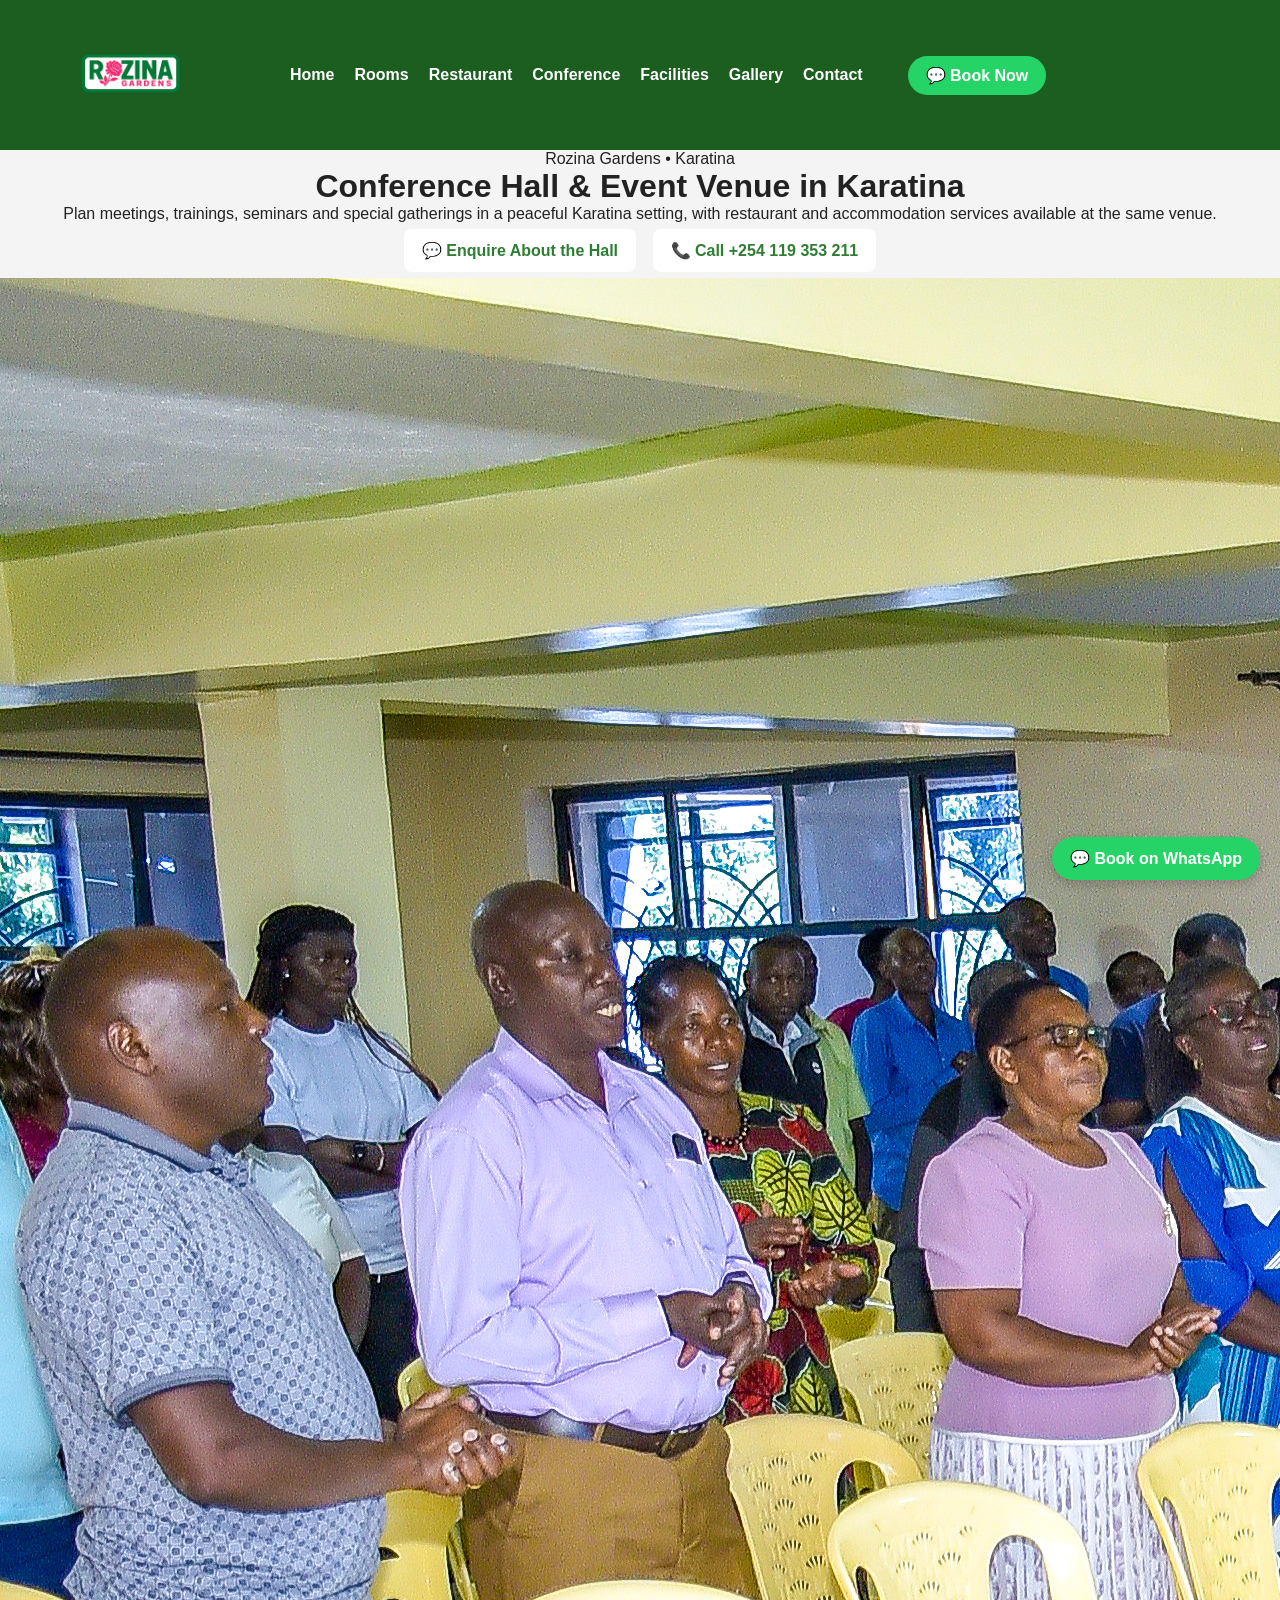
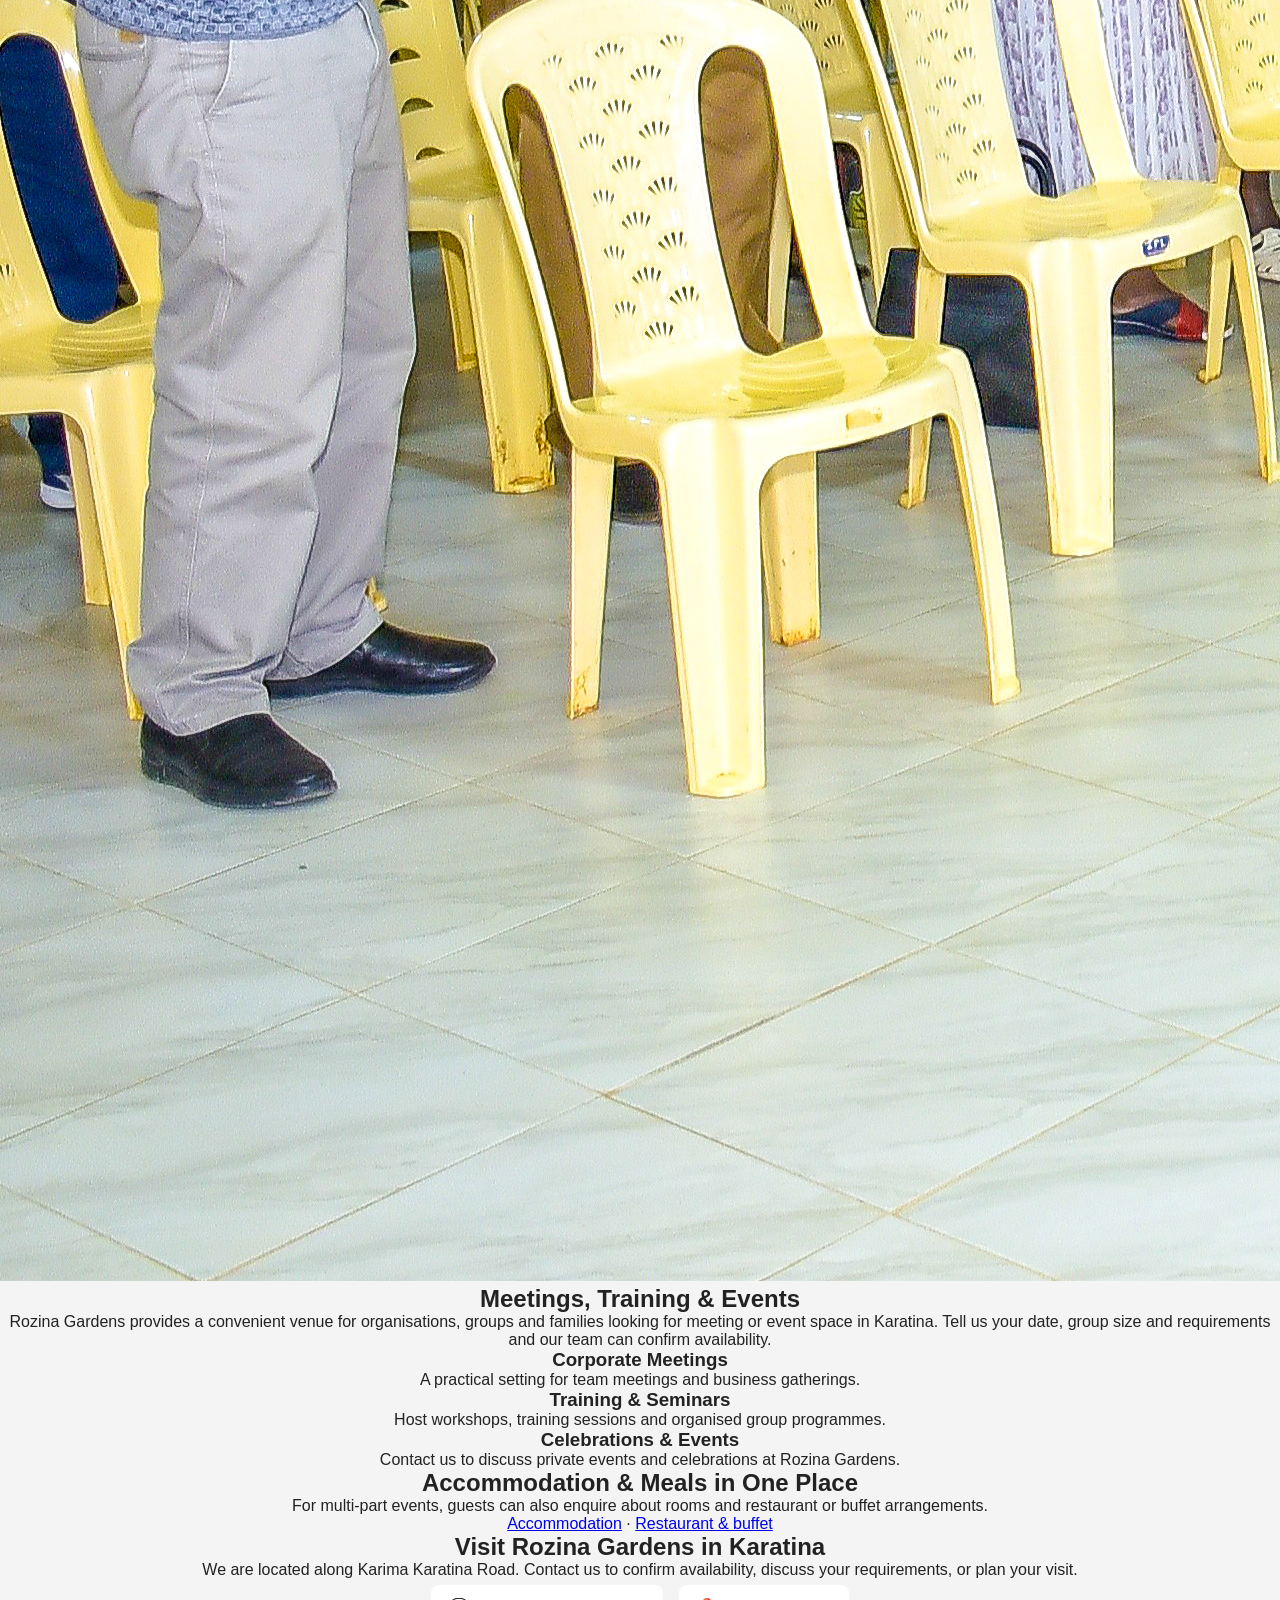
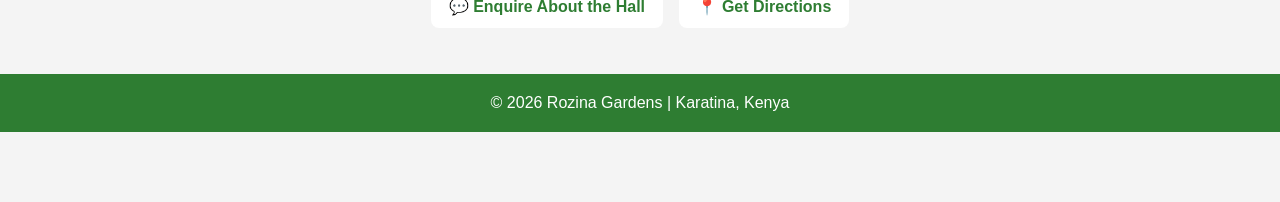
==== conference-hall-karatina.html @ ee4815c7 "Add conference-hall-karatina local SEO page" ====
<!DOCTYPE html>
<html lang="en">
<head>
    <meta charset="UTF-8">
    <meta name="viewport" content="width=device-width, initial-scale=1.0">
    <title>Conference Hall in Karatina | Rozina Gardens</title>
    <meta name="description" content="Book a conference hall in Karatina at Rozina Gardens for meetings, trainings, seminars, celebrations and private events. Enquire directly by WhatsApp or phone.">
    <link rel="canonical" href="https://rozinagardens.com/conference-hall-karatina.html">
    <meta property="og:type" content="website">
    <meta property="og:title" content="Conference Hall in Karatina | Rozina Gardens">
    <meta property="og:description" content="Book a conference hall in Karatina at Rozina Gardens for meetings, trainings, seminars, celebrations and private events. Enquire directly by WhatsApp or phone.">
    <meta property="og:url" content="https://rozinagardens.com/conference-hall-karatina.html">
    <meta property="og:image" content="https://rozinagardens.com/images/facilities/conference-event.jpg">
    <meta name="twitter:card" content="summary_large_image">
    <link rel="stylesheet" href="css/style.css">
    <link rel="icon" href="images/favicon/favicon.ico" sizes="any">
    <link rel="apple-touch-icon" href="images/favicon/apple-touch-icon.png">
    <meta name="theme-color" content="#0b7a3b">
</head>
<body>
<nav>
    <a href="index.html" class="site-logo"><img src="images/logo/logo.png" alt="Rozina Gardens Logo"></a>
    <a href="index.html">Home</a>
    <a href="rooms-karatina.html">Rooms</a>
    <a href="restaurant-karatina.html">Restaurant</a>
    <a href="conference-hall-karatina.html">Conference</a>
    <a href="facilities.html">Facilities</a>
    <a href="gallery.html">Gallery</a>
    <a href="contact.html">Contact</a>
    <a class="book-btn" href="https://wa.me/254119353211" target="_blank" rel="noopener">💬 Book Now</a>
</nav>
<header class="service-hero">
    <div>
        <p class="eyebrow">Rozina Gardens • Karatina</p>
        <h1>Conference Hall & Event Venue in Karatina</h1>
        <p>Plan meetings, trainings, seminars and special gatherings in a peaceful Karatina setting, with restaurant and accommodation services available at the same venue.</p>
        <div class="cta">
            <a href="https://wa.me/254119353211?text=Hello%20I%20would%20like%20to%20enquire%20about%20the%20conference%20hall%20at%20Rozina%20Gardens" target="_blank" rel="noopener">💬 Enquire About the Hall</a>
            <a href="tel:+254119353211">📞 Call +254 119 353 211</a>
        </div>
    </div>
    <img src="images/facilities/conference-event.jpg" alt="Conference and event setup at Rozina Gardens in Karatina">
</header>
<section class="service-section"><h2>Meetings, Training & Events</h2><p>Rozina Gardens provides a convenient venue for organisations, groups and families looking for meeting or event space in Karatina. Tell us your date, group size and requirements and our team can confirm availability.</p><div class="feature-grid"><article><h3>Corporate Meetings</h3><p>A practical setting for team meetings and business gatherings.</p></article><article><h3>Training & Seminars</h3><p>Host workshops, training sessions and organised group programmes.</p></article><article><h3>Celebrations & Events</h3><p>Contact us to discuss private events and celebrations at Rozina Gardens.</p></article></div></section>
<section class="service-section alt"><h2>Accommodation & Meals in One Place</h2><p>For multi-part events, guests can also enquire about rooms and restaurant or buffet arrangements.</p><p class="text-links"><a href="rooms-karatina.html">Accommodation</a> · <a href="restaurant-karatina.html">Restaurant & buffet</a></p></section>
<section class="local-cta">
    <h2>Visit Rozina Gardens in Karatina</h2>
    <p>We are located along Karima Karatina Road. Contact us to confirm availability, discuss your requirements, or plan your visit.</p>
    <div class="cta">
        <a href="https://wa.me/254119353211?text=Hello%20I%20would%20like%20to%20enquire%20about%20the%20conference%20hall%20at%20Rozina%20Gardens" target="_blank" rel="noopener">💬 Enquire About the Hall</a>
        <a href="https://www.google.com/maps/search/?api=1&query=Rozina+Gardens+Karatina" target="_blank" rel="noopener">📍 Get Directions</a>
    </div>
</section>
<footer><p>© 2026 Rozina Gardens | Karatina, Kenya</p></footer>
<a href="https://wa.me/254119353211?text=Hello%20I%20would%20like%20to%20enquire%20about%20the%20conference%20hall%20at%20Rozina%20Gardens" class="whatsapp-float" target="_blank" rel="noopener">💬 Book on WhatsApp</a>
</body>
</html>
---- css/style.css ----
/* =========================
   RESET
========================= */
* {
    margin: 0;
    padding: 0;
    box-sizing: border-box;
    font-family: Arial, sans-serif;
}

html {
    scroll-behavior: smooth;
}

body {
    background: #f4f4f4;
    color: #222;
    text-align: center;
    padding-bottom: 70px;
}

/* =========================
   HERO
========================= */
.hero {
    background: url("../images/exterior/building-front-pink.jpg") center/cover no-repeat;
    color: white;
    padding: 110px 20px;
    position: relative;
}

.hero::before {
    content: "";
    position: absolute;
    inset: 0;
    background: rgba(0, 0, 0, 0.55);
}

.hero * {
    position: relative;
    z-index: 2;
}

.hero h1 {
    font-size: 42px;
    margin-bottom: 10px;
}

.hero p {
    font-size: 18px;
    margin: 10px 0;
}

/* =========================
   NAVIGATION
========================= */

nav {
    background: #1b5e20;
    padding: 15px 40px;
    display: flex;
    align-items: center;
    justify-content: flex-start;
    gap: 20px;
    flex-wrap: wrap;
}

nav a {
    color: white;
    text-decoration: none;
    font-weight: bold;
    transition: 0.25s ease;
}

nav a:hover {
    opacity: 0.85;
}

.site-logo {
    margin-right: 50px;
}

.site-logo img {
    height: 120px;
    width: auto;
    display: block;
}

/* Book Now Button */

.book-btn {
    background: #25D366;
    color: white !important;
    padding: 10px 18px;
    border-radius: 30px;
    margin-left: 25px;
    transition: 0.25s ease;
}

.book-btn:hover {
    background: #1ebe5d;
    transform: translateY(-2px);
}

nav a:hover {
    opacity: 0.85;
}

/* =========================
   CTA BUTTONS
========================= */
.cta a {
    display: inline-block;
    background: white;
    color: #2e7d32;
    padding: 12px 18px;
    margin: 6px;
    border-radius: 8px;
    font-weight: bold;
    text-decoration: none;
    transition: 0.3s ease;
}

.cta a:hover {
    transform: translateY(-2px);
}

/* =========================
   INTRO SECTION
========================= */
.intro {
    padding: 50px 20px;
    max-width: 900px;
    margin: auto;
    line-height: 1.6;
}

.intro h1,
.intro h2 {
    margin-bottom: 10px;
    color: #1b5e20;
}

.intro p {
    color: #555;
}

/* =========================
   GRID LAYOUT
========================= */
.cards,
.gallery {
    display: grid;
    grid-template-columns: repeat(auto-fit, minmax(250px, 1fr));
    gap: 20px;
    padding: 30px 20px;
    max-width: 1200px;
    margin: auto;
}

/* =========================
   CARD STYLING
========================= */
.card {
    background: white;
    border-radius: 12px;
    overflow: hidden;
    box-shadow: 0 4px 12px rgba(0,0,0,0.1);
    display: flex;
    flex-direction: column;
    transition: transform 0.25s ease, box-shadow 0.25s ease;
}

.cards a.card {
    text-decoration: none;
    color: inherit;
}

.card:hover {
    transform: translateY(-6px) scale(1.02);
    box-shadow: 0 12px 30px rgba(0,0,0,0.18);
}

.card img {
    width: 100%;
    height: 200px;
    object-fit: cover;
    border-bottom: 1px solid #eee;
}

.card h3 {
    margin: 12px 0 6px;
    color: #1b5e20;
    font-size: 18px;
}

.card p {
    padding: 0 12px 15px;
    color: #666;
    font-size: 14px;
}

.cards .card:hover h3 {
    color: #2e7d32;
}

/* =========================
   GALLERY IMAGES
========================= */
.gallery img {
    width: 100%;
    height: 240px;
    object-fit: cover;
    border-radius: 10px;
    display: block;
}

.gallery br {
    display: none;
}

/* =========================
   BOOKING SECTION
========================= */
.booking-section {
    background: white;
    padding: 60px 20px;
}

.booking-cards {
    display: grid;
    grid-template-columns: repeat(auto-fit, minmax(240px, 1fr));
    gap: 20px;
    max-width: 1100px;
    margin: auto;
}

.booking-card {
    background: #f7f7f7;
    padding: 20px;
    border-radius: 12px;
}

.booking-card a {
    display: inline-block;
    margin-top: 10px;
    background: #2e7d32;
    color: white;
    padding: 10px 15px;
    border-radius: 8px;
    text-decoration: none;
    transition: 0.3s ease;
}

.booking-card a:hover {
    opacity: 0.9;
}

/* =========================
   FOOTER
========================= */
footer {
    background: #2e7d32;
    color: white;
    padding: 20px;
    margin-top: 40px;
}

/* =========================
   WHATSAPP FLOATING BUTTON
========================= */
.whatsapp-float {
    position: fixed;
    bottom: 20px;
    right: 20px;
    background: #25D366;
    color: white;
    padding: 12px 18px;
    border-radius: 50px;
    font-weight: bold;
    text-decoration: none;
    z-index: 999;
    box-shadow: 0 4px 12px rgba(0,0,0,0.2);
}

.whatsapp-float:hover {
    transform: translateY(-2px);
}

/* =========================
   MOBILE
========================= */
@media (max-width: 768px) {

    .hero {
        padding: 80px 20px;
    }

    .hero h1 {
        font-size: 30px;
    }

    .hero p {
        font-size: 16px;
    }

    nav {
        gap: 15px;
    }

    .cards,
    .gallery {
        grid-template-columns: 1fr;
    }
}


/* Keyboard accessibility */
a:focus-visible {
    outline: 3px solid currentColor;
    outline-offset: 3px;
}

@media (max-width: 768px) {
    nav {
        padding: 12px 16px;
        justify-content: center;
    }

    .site-logo {
        width: 100%;
        margin-right: 0;
        display: flex;
        justify-content: center;
    }

    .site-logo img {
        height: 90px;
    }

    .book-btn {
        margin-left: 0;
    }
}
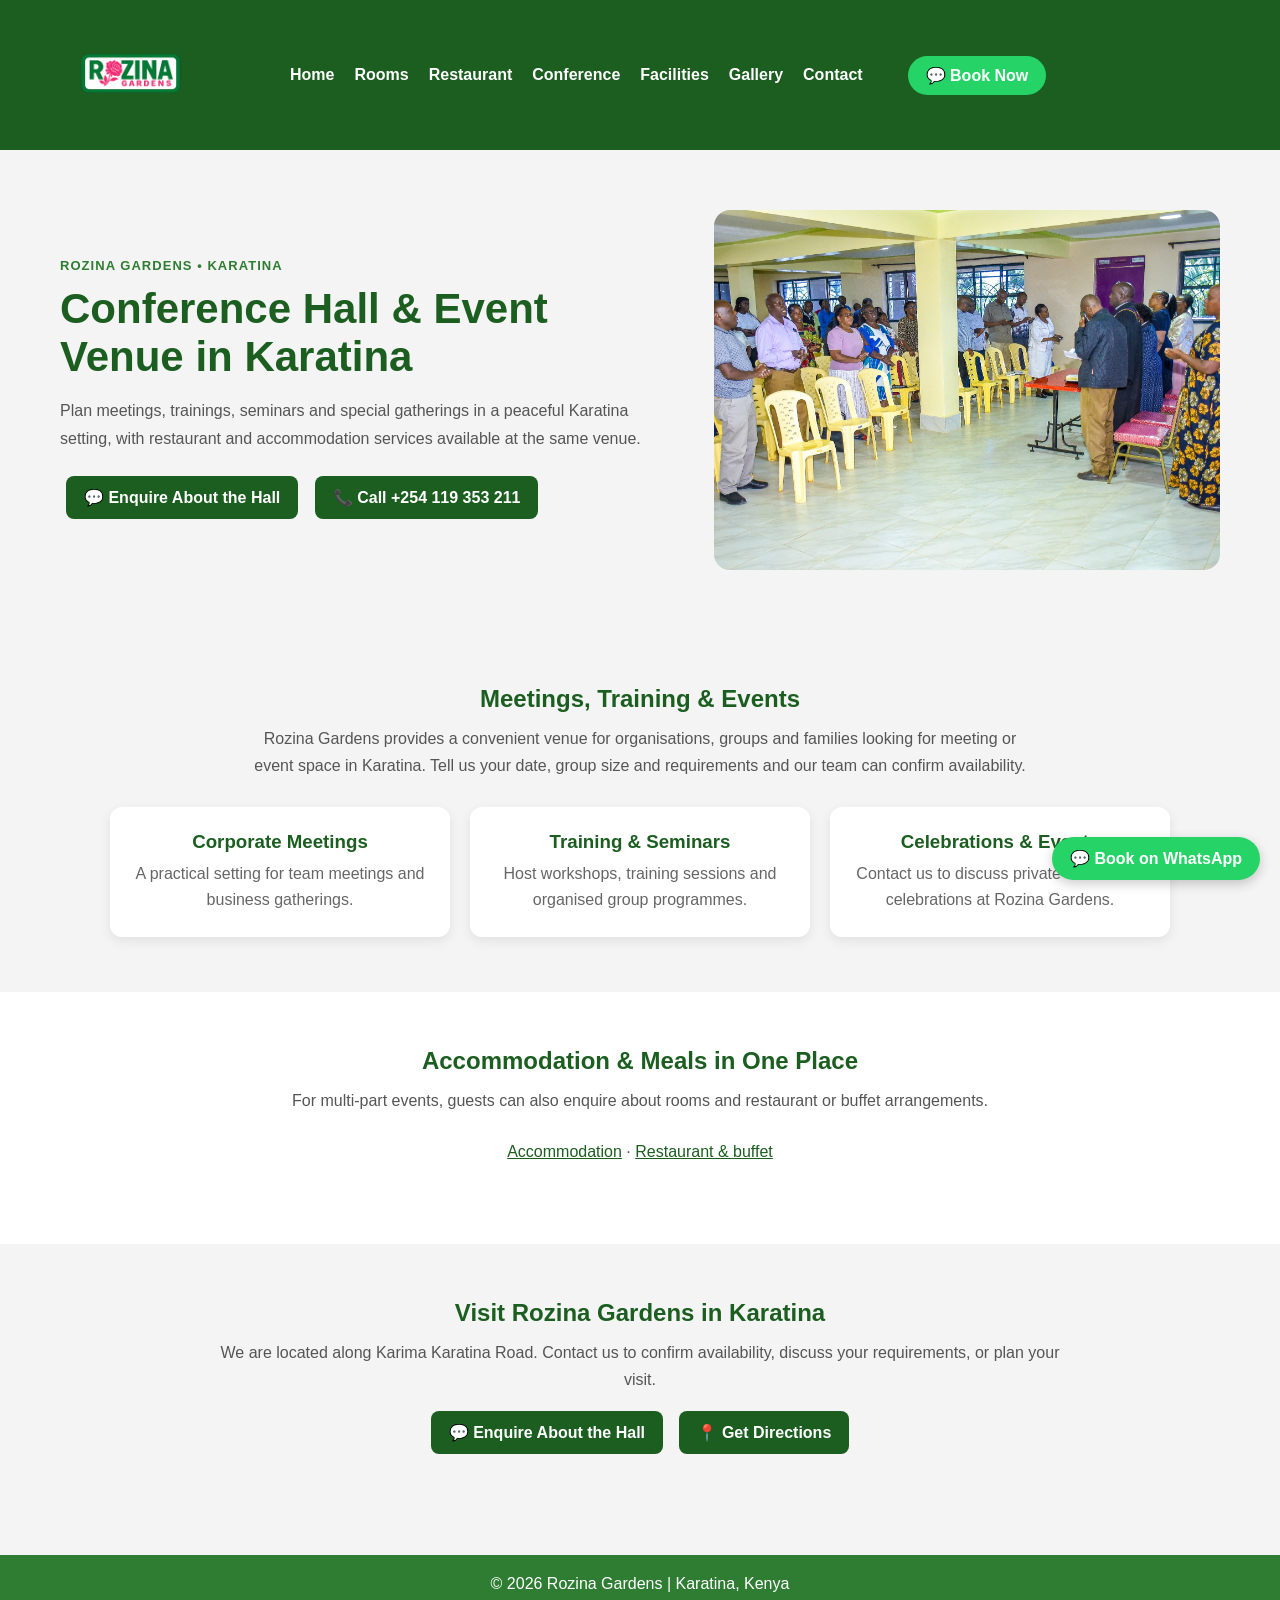
==== commit bd3681c9: "Use new conference meeting photo in conference-hall-karatina.html" ====
--- a/conference-hall-karatina.html
+++ b/conference-hall-karatina.html
@@ -10,7 +10,7 @@
     <meta property="og:title" content="Conference Hall in Karatina | Rozina Gardens">
     <meta property="og:description" content="Book a conference hall in Karatina at Rozina Gardens for meetings, trainings, seminars, celebrations and private events. Enquire directly by WhatsApp or phone.">
     <meta property="og:url" content="https://rozinagardens.com/conference-hall-karatina.html">
-    <meta property="og:image" content="https://rozinagardens.com/images/facilities/conference-event.jpg">
+    <meta property="og:image" content="https://rozinagardens.com/images/conference/conference-meeting-karatina.jpg">
     <meta name="twitter:card" content="summary_large_image">
     <link rel="stylesheet" href="css/style.css">
     <link rel="icon" href="images/favicon/favicon.ico" sizes="any">
@@ -39,7 +39,7 @@
             <a href="tel:+254119353211">📞 Call +254 119 353 211</a>
         </div>
     </div>
-    <img src="images/facilities/conference-event.jpg" alt="Conference and event setup at Rozina Gardens in Karatina">
+    <img src="images/facilities/conference-event.jpg" alt="Conference meeting in a U-shaped seating arrangement at Rozina Gardens in Karatina">
 </header>
 <section class="service-section"><h2>Meetings, Training & Events</h2><p>Rozina Gardens provides a convenient venue for organisations, groups and families looking for meeting or event space in Karatina. Tell us your date, group size and requirements and our team can confirm availability.</p><div class="feature-grid"><article><h3>Corporate Meetings</h3><p>A practical setting for team meetings and business gatherings.</p></article><article><h3>Training & Seminars</h3><p>Host workshops, training sessions and organised group programmes.</p></article><article><h3>Celebrations & Events</h3><p>Contact us to discuss private events and celebrations at Rozina Gardens.</p></article></div></section>
 <section class="service-section alt"><h2>Accommodation & Meals in One Place</h2><p>For multi-part events, guests can also enquire about rooms and restaurant or buffet arrangements.</p><p class="text-links"><a href="rooms-karatina.html">Accommodation</a> · <a href="restaurant-karatina.html">Restaurant & buffet</a></p></section>
--- a/css/style.css
+++ b/css/style.css
@@ -342,3 +342,32 @@
         margin-left: 0;
     }
 }
+
+
+/* Local service pages */
+.service-hero { max-width:1200px; margin:0 auto; padding:60px 20px; display:grid; grid-template-columns:1.1fr .9fr; gap:36px; align-items:center; text-align:left; }
+.service-hero h1 { color:#1b5e20; font-size:42px; margin:8px 0 16px; }
+.service-hero p { line-height:1.7; color:#555; }
+.service-hero img { width:100%; height:360px; object-fit:cover; border-radius:16px; }
+.service-hero .cta { margin-top:18px; }
+.service-hero .cta a, .local-cta .cta a { background:#1b5e20; color:white; }
+.eyebrow { font-weight:bold; text-transform:uppercase; letter-spacing:.08em; color:#2e7d32 !important; font-size:13px; }
+.service-section { padding:55px 20px; max-width:1100px; margin:auto; }
+.service-section.alt { max-width:none; background:white; }
+.service-section h2, .local-cta h2 { color:#1b5e20; margin-bottom:12px; }
+.service-section > p { max-width:780px; margin:0 auto 24px; line-height:1.7; color:#555; }
+.feature-grid, .service-images { display:grid; grid-template-columns:repeat(3,1fr); gap:20px; max-width:1100px; margin:28px auto 0; }
+.feature-grid article { background:white; padding:24px; border-radius:12px; box-shadow:0 4px 12px rgba(0,0,0,.08); }
+.service-section.alt .feature-grid article { background:#f7f7f7; }
+.feature-grid h3 { color:#1b5e20; margin-bottom:8px; }
+.feature-grid p { color:#666; line-height:1.6; }
+.service-images img { width:100%; height:240px; object-fit:cover; border-radius:12px; }
+.local-cta { padding:55px 20px; max-width:900px; margin:auto; }
+.local-cta p { color:#555; line-height:1.7; margin-bottom:12px; }
+.text-links a, .card h3 a, .card p a { color:#1b5e20; }
+@media (max-width:768px) {
+  .service-hero { grid-template-columns:1fr; padding:40px 20px; text-align:center; }
+  .service-hero h1 { font-size:32px; }
+  .service-hero img { height:260px; }
+  .feature-grid, .service-images { grid-template-columns:1fr; }
+}
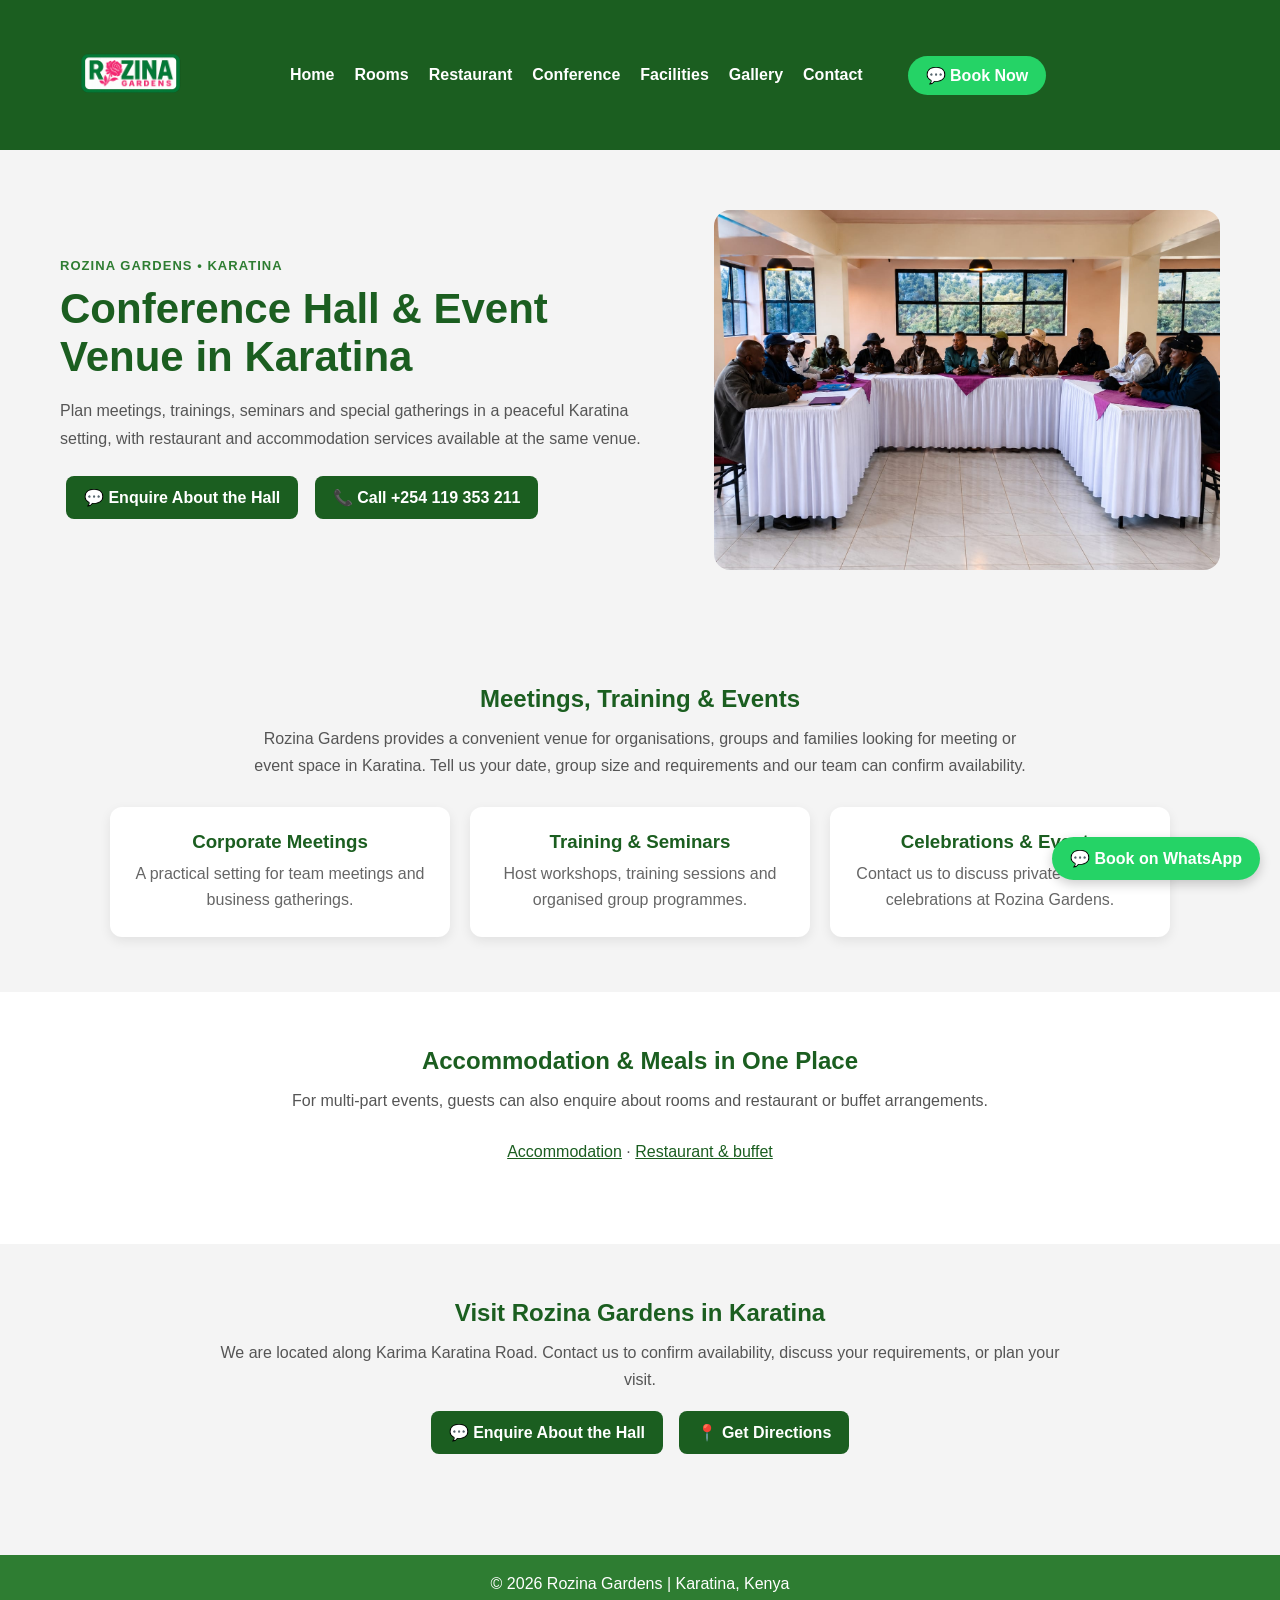
==== commit 62ec1a5c: "Use owner conference meeting photo on conference page" ====
--- a/conference-hall-karatina.html
+++ b/conference-hall-karatina.html
@@ -10,7 +10,7 @@
     <meta property="og:title" content="Conference Hall in Karatina | Rozina Gardens">
     <meta property="og:description" content="Book a conference hall in Karatina at Rozina Gardens for meetings, trainings, seminars, celebrations and private events. Enquire directly by WhatsApp or phone.">
     <meta property="og:url" content="https://rozinagardens.com/conference-hall-karatina.html">
-    <meta property="og:image" content="https://rozinagardens.com/images/conference/conference-meeting-karatina.jpg">
+    <meta property="og:image" content="https://rozinagardens.com/images/conference/meeting-karatina.jpg">
     <meta name="twitter:card" content="summary_large_image">
     <link rel="stylesheet" href="css/style.css">
     <link rel="icon" href="images/favicon/favicon.ico" sizes="any">
@@ -39,7 +39,7 @@
             <a href="tel:+254119353211">📞 Call +254 119 353 211</a>
         </div>
     </div>
-    <img src="images/facilities/conference-event.jpg" alt="Conference meeting in a U-shaped seating arrangement at Rozina Gardens in Karatina">
+    <img src="images/conference/meeting-karatina.jpg" alt="Conference meeting in a U-shaped seating arrangement at Rozina Gardens in Karatina">
 </header>
 <section class="service-section"><h2>Meetings, Training & Events</h2><p>Rozina Gardens provides a convenient venue for organisations, groups and families looking for meeting or event space in Karatina. Tell us your date, group size and requirements and our team can confirm availability.</p><div class="feature-grid"><article><h3>Corporate Meetings</h3><p>A practical setting for team meetings and business gatherings.</p></article><article><h3>Training & Seminars</h3><p>Host workshops, training sessions and organised group programmes.</p></article><article><h3>Celebrations & Events</h3><p>Contact us to discuss private events and celebrations at Rozina Gardens.</p></article></div></section>
 <section class="service-section alt"><h2>Accommodation & Meals in One Place</h2><p>For multi-part events, guests can also enquire about rooms and restaurant or buffet arrangements.</p><p class="text-links"><a href="rooms-karatina.html">Accommodation</a> · <a href="restaurant-karatina.html">Restaurant & buffet</a></p></section>
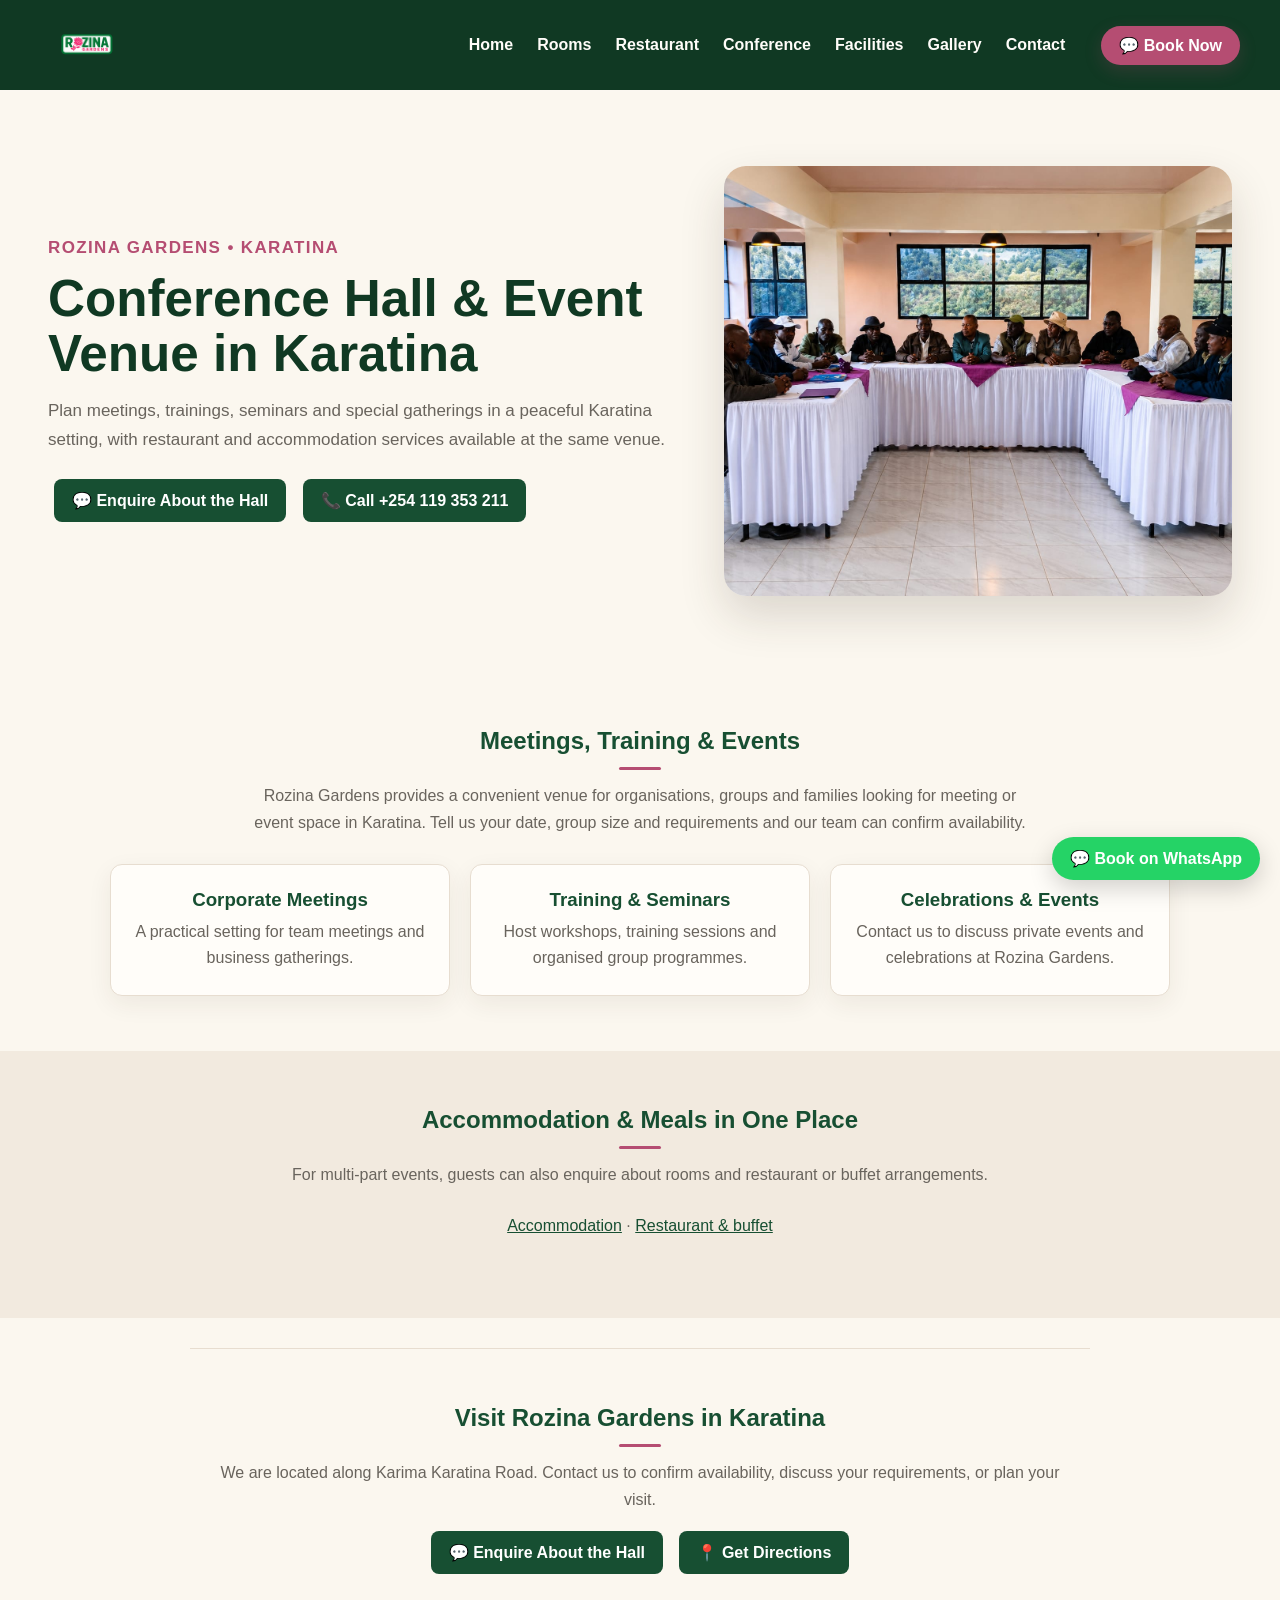
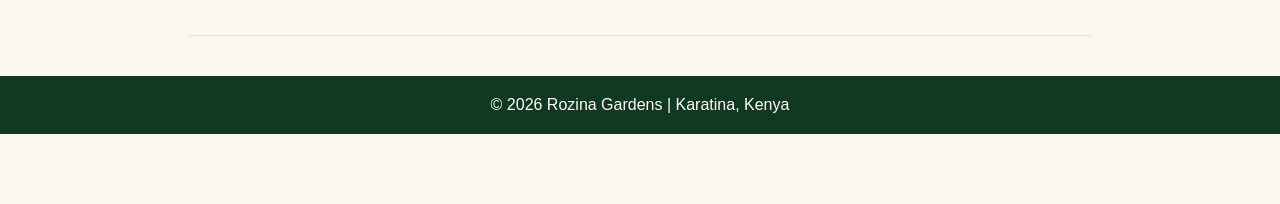
==== commit e6bafe82: "Add GA4 tracking to conference-hall-karatina.html" ====
--- a/conference-hall-karatina.html
+++ b/conference-hall-karatina.html
@@ -1,7 +1,16 @@
 <!DOCTYPE html>
 <html lang="en">
 <head>
-    <meta charset="UTF-8">
+    
+    <!-- Google tag (gtag.js) -->
+    <script async src="https://www.googletagmanager.com/gtag/js?id=G-EC22YTWTRE"></script>
+    <script>
+      window.dataLayer = window.dataLayer || [];
+      function gtag(){dataLayer.push(arguments);}
+      gtag('js', new Date());
+      gtag('config', 'G-EC22YTWTRE');
+    </script>
+<meta charset="UTF-8">
     <meta name="viewport" content="width=device-width, initial-scale=1.0">
     <title>Conference Hall in Karatina | Rozina Gardens</title>
     <meta name="description" content="Book a conference hall in Karatina at Rozina Gardens for meetings, trainings, seminars, celebrations and private events. Enquire directly by WhatsApp or phone.">
@@ -53,5 +62,26 @@
 </section>
 <footer><p>© 2026 Rozina Gardens | Karatina, Kenya</p></footer>
 <a href="https://wa.me/254119353211?text=Hello%20I%20would%20like%20to%20enquire%20about%20the%20conference%20hall%20at%20Rozina%20Gardens" class="whatsapp-float" target="_blank" rel="noopener">💬 Book on WhatsApp</a>
+
+<script>
+(function () {
+  function track(eventName, params) {
+    if (typeof gtag === 'function') gtag('event', eventName, params || {});
+  }
+  document.addEventListener('click', function (event) {
+    var link = event.target.closest('a[href]');
+    if (!link) return;
+    var href = link.getAttribute('href') || '';
+    if (/wa\.me|api\.whatsapp\.com/i.test(href)) {
+      track('whatsapp_click', { link_url: link.href, link_text: (link.textContent || '').trim() });
+    } else if (/^tel:/i.test(href)) {
+      track('phone_click', { link_url: href, link_text: (link.textContent || '').trim() });
+    } else if (/google\.(com|co\.[a-z]+)\/maps|maps\.app\.goo\.gl/i.test(href)) {
+      track('directions_click', { link_url: link.href, link_text: (link.textContent || '').trim() });
+    }
+  });
+})();
+</script>
+
 </body>
 </html>
--- a/css/style.css
+++ b/css/style.css
@@ -371,3 +371,223 @@
   .service-hero img { height:260px; }
   .feature-grid, .service-images { grid-template-columns:1fr; }
 }
+
+
+/* =========================
+   2026 HOSPITALITY VISUAL REFRESH
+   Forest green + warm ivory + Rozina rose
+========================= */
+:root {
+  --forest: #174f32;
+  --forest-dark: #103923;
+  --leaf: #2f7650;
+  --rose: #b54d72;
+  --rose-soft: #f4e5ea;
+  --ivory: #fbf7ef;
+  --sand: #f2eadf;
+  --paper: #fffdf9;
+  --charcoal: #292823;
+  --muted: #69645d;
+  --line: #e7ddd0;
+  --whatsapp: #25D366;
+}
+
+body {
+  background: var(--ivory);
+  color: var(--charcoal);
+  font-family: "Segoe UI", Arial, sans-serif;
+}
+
+nav {
+  background: var(--forest-dark);
+  padding: 14px max(28px, calc((100% - 1200px) / 2));
+  gap: 24px;
+  box-shadow: 0 2px 0 rgba(255,255,255,.04);
+}
+nav a { color: #fffdf9; }
+.site-logo { margin-right: auto; }
+.site-logo img { height: 62px; }
+.book-btn {
+  background: var(--rose);
+  margin-left: 12px;
+  box-shadow: 0 6px 18px rgba(181,77,114,.2);
+}
+.book-btn:hover { background: #9f3f62; }
+
+.hero {
+  min-height: 570px;
+  padding: 120px 20px;
+  display: flex;
+  flex-direction: column;
+  justify-content: center;
+}
+.hero::before {
+  background: linear-gradient(90deg, rgba(16,57,35,.90) 0%, rgba(16,57,35,.68) 48%, rgba(16,57,35,.32) 100%);
+}
+.hero h1 { max-width: 900px; margin-left:auto; margin-right:auto; font-size: clamp(36px, 5vw, 58px); line-height:1.08; }
+.hero p { max-width: 820px; margin-left:auto; margin-right:auto; line-height:1.65; }
+.hero .tagline { color:#f4e5ea; }
+
+.sticky-bar { background: var(--forest-dark); }
+.sticky-bar a { color: white; }
+
+.intro { padding: 64px 20px; }
+.intro h1, .intro h2,
+.service-section h2, .local-cta h2,
+.booking-section h2 { color: var(--forest); }
+.intro p, .service-section > p, .local-cta p { color: var(--muted); }
+
+.cards, .gallery { gap: 24px; }
+.card {
+  background: var(--paper);
+  border: 1px solid var(--line);
+  box-shadow: 0 8px 26px rgba(54,45,34,.08);
+}
+.card:hover {
+  box-shadow: 0 16px 36px rgba(54,45,34,.13);
+}
+.card h3, .feature-grid h3 { color: var(--forest); }
+.card p, .feature-grid p { color: var(--muted); }
+
+.booking-section, .service-section.alt { background: var(--sand); }
+.booking-card, .feature-grid article {
+  background: var(--paper);
+  border: 1px solid var(--line);
+}
+.booking-card a,
+.service-hero .cta a,
+.local-cta .cta a {
+  background: var(--forest);
+}
+.booking-card a:hover,
+.service-hero .cta a:hover,
+.local-cta .cta a:hover { background: var(--forest-dark); }
+
+.service-hero {
+  max-width: 1240px;
+  padding: 76px 28px;
+  gap: 54px;
+}
+.service-hero h1 {
+  color: var(--forest-dark);
+  font-size: clamp(38px, 4vw, 56px);
+  line-height: 1.08;
+}
+.service-hero p { color: var(--muted); font-size:17px; }
+.service-hero img {
+  height: 430px;
+  border-radius: 22px;
+  box-shadow: 0 20px 45px rgba(54,45,34,.16);
+}
+.eyebrow { color: var(--rose) !important; }
+.feature-grid article { box-shadow: 0 8px 24px rgba(54,45,34,.07); }
+.text-links a, .card h3 a, .card p a { color: var(--forest); }
+
+.local-cta {
+  margin-top: 30px;
+  margin-bottom: 30px;
+  border-top: 1px solid var(--line);
+  border-bottom: 1px solid var(--line);
+}
+
+footer {
+  background: var(--forest-dark);
+  color: #fffdf9;
+}
+
+.whatsapp-float {
+  background: var(--whatsapp);
+  box-shadow: 0 8px 24px rgba(0,0,0,.18);
+}
+
+/* restrained brand accent */
+.intro h1::after,
+.intro h2::after,
+.service-section h2::after,
+.local-cta h2::after {
+  content: "";
+  display: block;
+  width: 42px;
+  height: 3px;
+  margin: 12px auto 0;
+  border-radius: 3px;
+  background: var(--rose);
+}
+.service-hero h1::after { display:none; }
+
+@media (max-width: 900px) {
+  nav { justify-content:center; gap:16px; padding:14px 18px; }
+  .site-logo { width:100%; margin-right:0; display:flex; justify-content:center; }
+  .site-logo img { height:58px; }
+  .book-btn { margin-left:0; }
+  .service-hero { gap:28px; }
+}
+@media (max-width: 768px) {
+  .hero { min-height:500px; padding:85px 20px; }
+  .service-hero { padding:48px 20px; }
+  .service-hero img { height:300px; }
+}
+
+
+/* =========================
+   HOMEPAGE EDITORIAL REFRESH
+========================= */
+.home-hero {
+  min-height: 610px;
+  display: flex;
+  align-items: center;
+  padding: 80px max(30px, calc((100% - 1180px) / 2));
+  background:
+    linear-gradient(90deg, rgba(16,57,35,.94) 0%, rgba(16,57,35,.80) 42%, rgba(16,57,35,.24) 72%, rgba(16,57,35,.12) 100%),
+    url("../images/exterior/building-front-pink.jpg") center/cover no-repeat;
+}
+.home-hero-content { max-width: 690px; color:#fff; }
+.home-hero .eyebrow { color:#f2a8c0 !important; margin-bottom:14px; }
+.home-hero h1 { font-size:clamp(44px,6vw,72px); line-height:1.02; margin:0 0 22px; letter-spacing:-1.5px; }
+.home-hero p:not(.eyebrow) { font-size:19px; line-height:1.7; color:#f8f2e9; max-width:650px; }
+.home-hero .cta, .home-visit .cta { justify-content:flex-start; margin-top:28px; }
+.home-hero .cta a, .home-visit .cta a {
+  display:inline-block; padding:14px 22px; border-radius:8px; background:var(--rose); color:white; text-decoration:none; font-weight:700;
+}
+.home-hero .cta a.secondary, .home-visit .cta a.secondary { background:transparent; border:1px solid rgba(255,255,255,.7); }
+.home-services { max-width:1240px; margin:auto; padding:86px 28px; }
+.section-heading { text-align:center; max-width:720px; margin:0 auto 42px; }
+.section-heading h2 { color:var(--forest-dark); font-size:clamp(30px,3vw,42px); margin:7px 0 12px; }
+.section-heading > p:last-child { color:var(--muted); }
+.home-service-grid { display:grid; grid-template-columns:repeat(3,1fr); gap:24px; }
+.home-service-card { background:var(--paper); border:1px solid var(--line); border-radius:18px; overflow:hidden; text-decoration:none; color:inherit; box-shadow:0 10px 28px rgba(54,45,34,.08); transition:.2s ease; }
+.home-service-card:hover { transform:translateY(-4px); box-shadow:0 18px 38px rgba(54,45,34,.14); }
+.home-service-card img { width:100%; height:245px; object-fit:cover; display:block; }
+.home-service-card div { padding:25px; }
+.home-service-card span { color:var(--rose); font-size:12px; font-weight:800; letter-spacing:1.4px; }
+.home-service-card h3 { color:var(--forest-dark); font-size:23px; margin:8px 0 10px; }
+.home-service-card p { color:var(--muted); line-height:1.6; min-height:76px; }
+.home-service-card strong { color:var(--forest); }
+.home-story { background:var(--sand); padding:80px max(30px, calc((100% - 1120px) / 2)); display:grid; grid-template-columns:1fr 1fr; align-items:center; gap:65px; }
+.home-story h2, .home-visit h2 { color:var(--forest-dark); font-size:clamp(30px,3vw,42px); line-height:1.15; }
+.home-story p { color:var(--muted); line-height:1.7; }
+.home-story ul { padding-left:20px; color:var(--charcoal); line-height:2; }
+.home-story img { width:100%; height:390px; object-fit:cover; border-radius:20px; box-shadow:0 18px 40px rgba(54,45,34,.13); }
+.text-cta { color:var(--forest); font-weight:800; }
+.home-proof { padding:80px 28px; max-width:1120px; margin:auto; }
+.testimonial-grid { display:grid; grid-template-columns:repeat(3,1fr); gap:22px; }
+.testimonial-grid blockquote { margin:0; padding:28px; background:var(--paper); border:1px solid var(--line); border-radius:14px; color:var(--muted); line-height:1.7; }
+.testimonial-grid strong { display:block; color:var(--forest-dark); margin-top:16px; }
+.home-visit { background:var(--forest-dark); color:white; display:grid; grid-template-columns:.8fr 1.2fr; gap:48px; align-items:center; padding:70px max(30px, calc((100% - 1180px) / 2)); }
+.home-visit h2 { color:white; }
+.home-visit p:not(.eyebrow) { color:#e9e1d6; line-height:1.7; }
+.home-visit iframe { border-radius:18px; }
+.home-visit .cta a.secondary { border-color:#d8c9ba; }
+@media(max-width:900px){
+ .home-service-grid,.testimonial-grid { grid-template-columns:1fr; }
+ .home-story,.home-visit { grid-template-columns:1fr; }
+ .home-service-card p { min-height:0; }
+}
+@media(max-width:768px){
+ .home-hero { min-height:560px; padding:70px 22px; background-position:62% center; }
+ .home-hero h1 { font-size:44px; }
+ .home-hero .cta,.home-visit .cta { flex-direction:column; align-items:stretch; }
+ .home-hero .cta a,.home-visit .cta a { text-align:center; }
+ .home-services,.home-proof { padding:60px 20px; }
+ .home-story,.home-visit { padding:60px 22px; }
+}
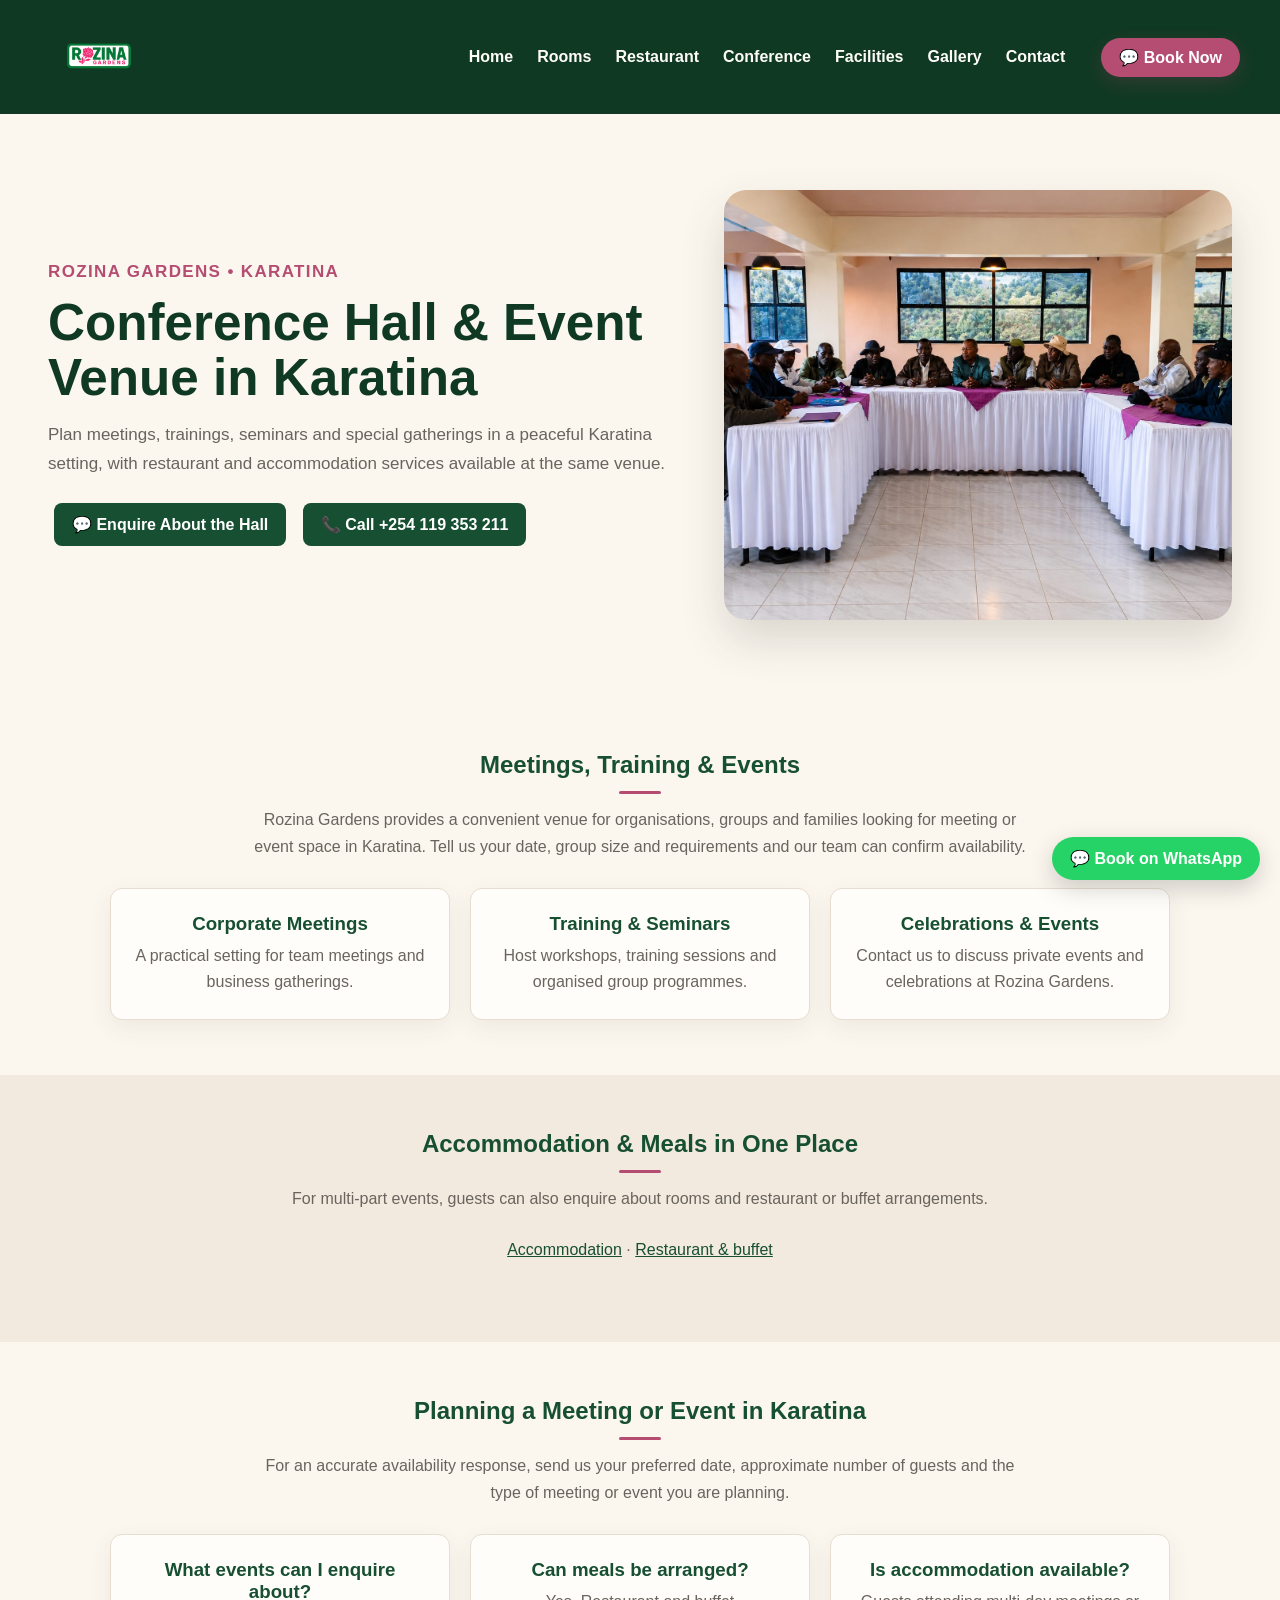
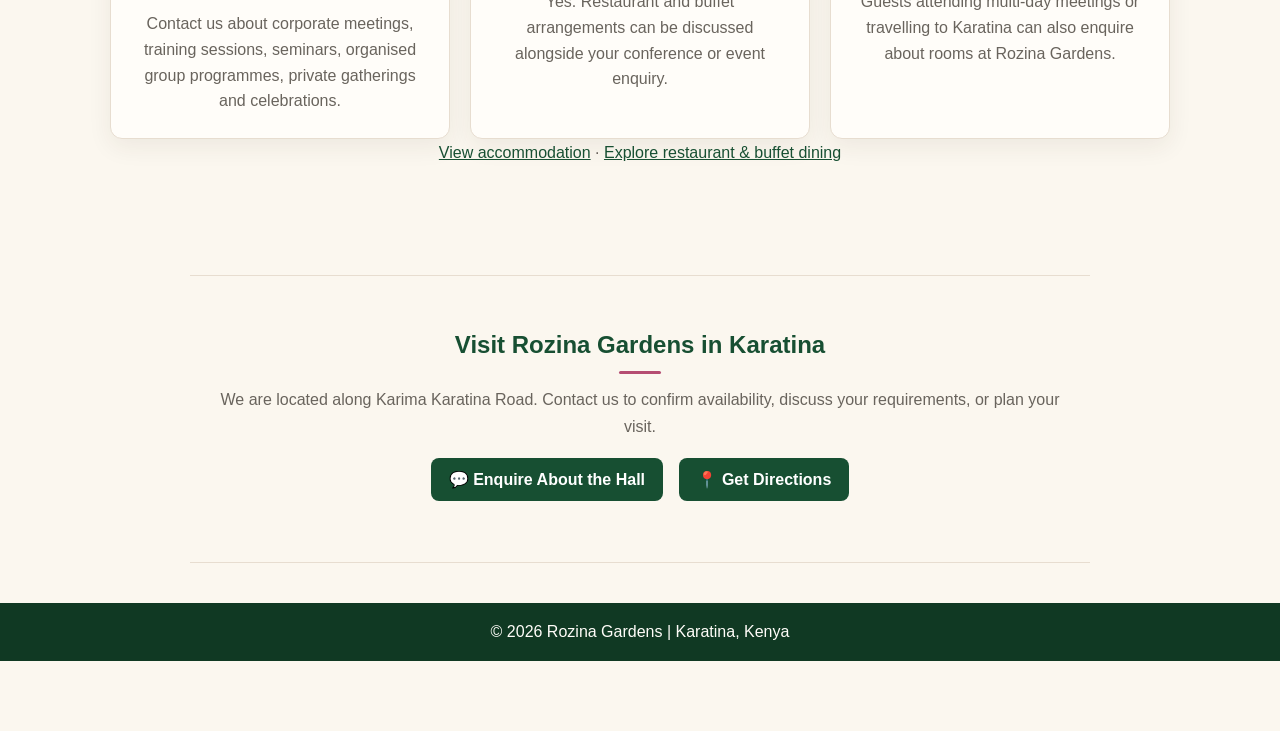
==== commit bef33743: "Improve conference page local SEO and conversion content" ====
--- a/conference-hall-karatina.html
+++ b/conference-hall-karatina.html
@@ -25,6 +25,18 @@
     <link rel="icon" href="images/favicon/favicon.ico" sizes="any">
     <link rel="apple-touch-icon" href="images/favicon/apple-touch-icon.png">
     <meta name="theme-color" content="#0b7a3b">
+    <script type="application/ld+json">
+    {
+      "@context":"https://schema.org",
+      "@type":"EventVenue",
+      "@id":"https://rozinagardens.com/#conference-venue",
+      "name":"Rozina Gardens Conference & Event Venue",
+      "url":"https://rozinagardens.com/conference-hall-karatina.html",
+      "telephone":"+254119353211",
+      "image":"https://rozinagardens.com/images/conference/meeting-karatina.jpg",
+      "address":{"@type":"PostalAddress","streetAddress":"Karima Karatina Road","addressLocality":"Karatina","addressCountry":"KE"}
+    }
+    </script>
 </head>
 <body>
 <nav>
@@ -52,6 +64,16 @@
 </header>
 <section class="service-section"><h2>Meetings, Training & Events</h2><p>Rozina Gardens provides a convenient venue for organisations, groups and families looking for meeting or event space in Karatina. Tell us your date, group size and requirements and our team can confirm availability.</p><div class="feature-grid"><article><h3>Corporate Meetings</h3><p>A practical setting for team meetings and business gatherings.</p></article><article><h3>Training & Seminars</h3><p>Host workshops, training sessions and organised group programmes.</p></article><article><h3>Celebrations & Events</h3><p>Contact us to discuss private events and celebrations at Rozina Gardens.</p></article></div></section>
 <section class="service-section alt"><h2>Accommodation & Meals in One Place</h2><p>For multi-part events, guests can also enquire about rooms and restaurant or buffet arrangements.</p><p class="text-links"><a href="rooms-karatina.html">Accommodation</a> · <a href="restaurant-karatina.html">Restaurant & buffet</a></p></section>
+<section class="service-section">
+    <h2>Planning a Meeting or Event in Karatina</h2>
+    <p>For an accurate availability response, send us your preferred date, approximate number of guests and the type of meeting or event you are planning.</p>
+    <div class="feature-grid">
+        <article><h3>What events can I enquire about?</h3><p>Contact us about corporate meetings, training sessions, seminars, organised group programmes, private gatherings and celebrations.</p></article>
+        <article><h3>Can meals be arranged?</h3><p>Yes. Restaurant and buffet arrangements can be discussed alongside your conference or event enquiry.</p></article>
+        <article><h3>Is accommodation available?</h3><p>Guests attending multi-day meetings or travelling to Karatina can also enquire about rooms at Rozina Gardens.</p></article>
+    </div>
+    <p class="text-links"><a href="rooms-karatina.html">View accommodation</a> · <a href="restaurant-karatina.html">Explore restaurant & buffet dining</a></p>
+</section>
 <section class="local-cta">
     <h2>Visit Rozina Gardens in Karatina</h2>
     <p>We are located along Karima Karatina Road. Contact us to confirm availability, discuss your requirements, or plan your visit.</p>
--- a/css/style.css
+++ b/css/style.css
@@ -405,8 +405,17 @@
   box-shadow: 0 2px 0 rgba(255,255,255,.04);
 }
 nav a { color: #fffdf9; }
-.site-logo { margin-right: auto; }
-.site-logo img { height: 62px; }
+.site-logo {
+  margin-right: auto;
+  display: flex;
+  align-items: center;
+  padding: 4px 0;
+}
+.site-logo img {
+  height: 78px;
+  width: auto;
+  display: block;
+}
 .book-btn {
   background: var(--rose);
   margin-left: 12px;
@@ -518,7 +527,7 @@
 @media (max-width: 900px) {
   nav { justify-content:center; gap:16px; padding:14px 18px; }
   .site-logo { width:100%; margin-right:0; display:flex; justify-content:center; }
-  .site-logo img { height:58px; }
+  .site-logo img { height:68px; }
   .book-btn { margin-left:0; }
   .service-hero { gap:28px; }
 }
